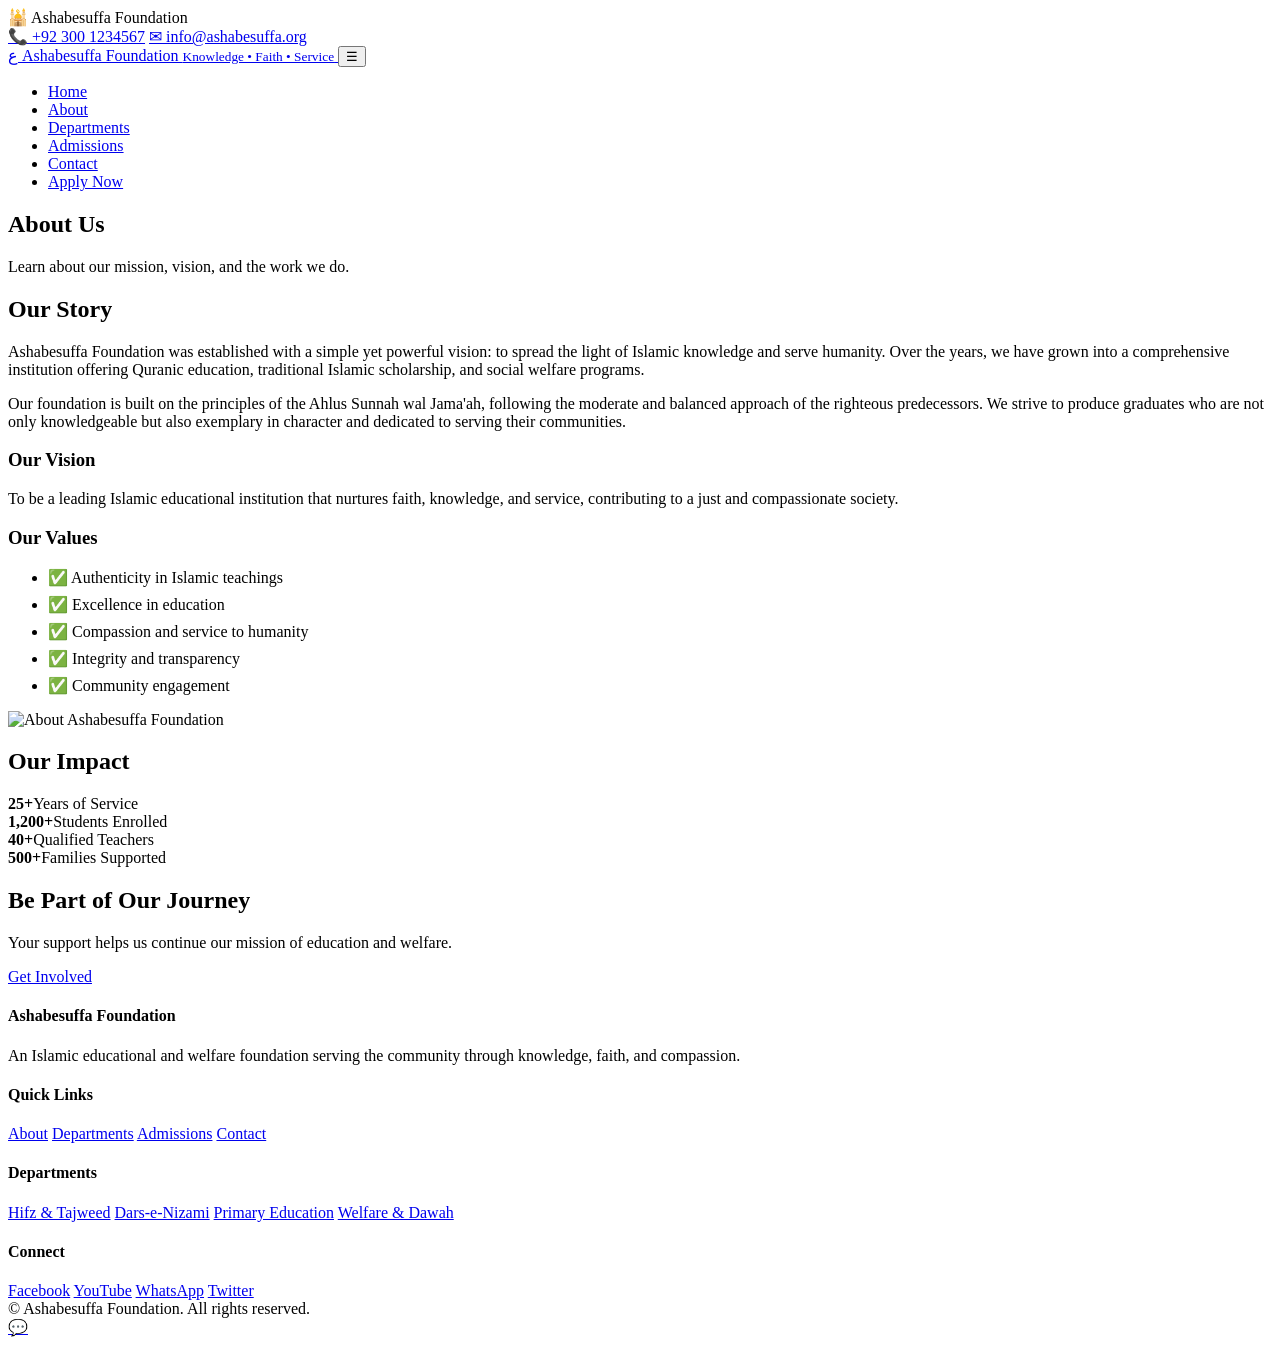
==== about.html @ 0c29ac97 "Create about.html" ====
<!DOCTYPE html>
<html lang="en">
<head>
  <meta charset="UTF-8">
  <meta name="viewport" content="width=device-width, initial-scale=1.0">
  <title>About - Ashabesuffa Foundation</title>
  <meta name="description" content="Learn about Ashabesuffa Foundation's mission, vision, and history.">
  <link rel="stylesheet" href="css/style.css">
</head>
<body>

  <!-- Top Bar -->
  <div class="topbar">
    <div class="container">
      <div class="topbar-left">
        <span>🕌 Ashabesuffa Foundation</span>
      </div>
      <div class="topbar-right">
        <a href="tel:+923001234567">📞 +92 300 1234567</a>
        <a href="mailto:info@ashabesuffa.org">✉ info@ashabesuffa.org</a>
      </div>
    </div>
  </div>

  <!-- Header -->
  <header>
    <div class="container nav">
      <a href="index.html" class="logo">
        <span class="logo-mark">ع</span>
        <span class="logo-text">
          Ashabesuffa Foundation
          <small>Knowledge • Faith • Service</small>
        </span>
      </a>
      <button class="menu-toggle" id="menuToggle" aria-label="Toggle menu">☰</button>
      <ul class="nav-links" id="navLinks">
        <li><a href="index.html">Home</a></li>
        <li><a href="about.html" class="active">About</a></li>
        <li><a href="departments.html">Departments</a></li>
        <li><a href="admissions.html">Admissions</a></li>
        <li><a href="contact.html">Contact</a></li>
        <li><a href="admissions.html" class="btn btn-primary btn-sm">Apply Now</a></li>
      </ul>
    </div>
  </header>

  <main>

    <!-- Page Header -->
    <section class="page-header">
      <div class="container">
        <h1>About Us</h1>
        <p>Learn about our mission, vision, and the work we do.</p>
      </div>
    </section>

    <!-- About Content -->
    <section class="section">
      <div class="container">
        <div class="about-grid">
          <div>
            <h2>Our Story</h2>
            <p>
              Ashabesuffa Foundation was established with a simple yet powerful vision: to spread
              the light of Islamic knowledge and serve humanity. Over the years, we have grown
              into a comprehensive institution offering Quranic education, traditional Islamic
              scholarship, and social welfare programs.
            </p>
            <p>
              Our foundation is built on the principles of the Ahlus Sunnah wal Jama'ah, following
              the moderate and balanced approach of the righteous predecessors. We strive to
              produce graduates who are not only knowledgeable but also exemplary in character
              and dedicated to serving their communities.
            </p>
            <h3 class="mt-3">Our Vision</h3>
            <p>
              To be a leading Islamic educational institution that nurtures faith, knowledge,
              and service, contributing to a just and compassionate society.
            </p>
            <h3 class="mt-3">Our Values</h3>
            <ul style="display:grid;gap:0.5rem;margin-top:0.5rem;">
              <li>✅ Authenticity in Islamic teachings</li>
              <li>✅ Excellence in education</li>
              <li>✅ Compassion and service to humanity</li>
              <li>✅ Integrity and transparency</li>
              <li>✅ Community engagement</li>
            </ul>
          </div>
          <div class="about-img">
            <img src="https://images.unsplash.com/photo-1519817650390-64a93db51149?auto=format&fit=crop&w=1000&q=80" alt="About Ashabesuffa Foundation">
          </div>
        </div>
      </div>
    </section>

    <!-- Stats -->
    <section class="section section-alt">
      <div class="container">
        <div class="section-title">
          <h2>Our Impact</h2>
          <div class="underline"></div>
        </div>
        <div class="grid grid-4">
          <div class="stat"><strong>25+</strong><span>Years of Service</span></div>
          <div class="stat"><strong>1,200+</strong><span>Students Enrolled</span></div>
          <div class="stat"><strong>40+</strong><span>Qualified Teachers</span></div>
          <div class="stat"><strong>500+</strong><span>Families Supported</span></div>
        </div>
      </div>
    </section>

    <!-- Donation CTA -->
    <section class="section">
      <div class="container">
        <div class="donation-cta">
          <h2>Be Part of Our Journey</h2>
          <p>Your support helps us continue our mission of education and welfare.</p>
          <a href="contact.html" class="btn btn-accent">Get Involved</a>
        </div>
      </div>
    </section>

  </main>

  <!-- Footer -->
  <footer>
    <div class="container">
      <div class="footer-grid">
        <div>
          <h4>Ashabesuffa Foundation</h4>
          <p>An Islamic educational and welfare foundation serving the community through knowledge, faith, and compassion.</p>
        </div>
        <div>
          <h4>Quick Links</h4>
          <div class="footer-links">
            <a href="about.html">About</a>
            <a href="departments.html">Departments</a>
            <a href="admissions.html">Admissions</a>
            <a href="contact.html">Contact</a>
          </div>
        </div>
        <div>
          <h4>Departments</h4>
          <div class="footer-links">
            <a href="departments.html">Hifz & Tajweed</a>
            <a href="departments.html">Dars-e-Nizami</a>
            <a href="departments.html">Primary Education</a>
            <a href="departments.html">Welfare & Dawah</a>
          </div>
        </div>
        <div>
          <h4>Connect</h4>
          <div class="footer-links">
            <a href="#">Facebook</a>
            <a href="#">YouTube</a>
            <a href="#">WhatsApp</a>
            <a href="#">Twitter</a>
          </div>
        </div>
      </div>
      <div class="footer-bottom">
        © <span id="year"></span> Ashabesuffa Foundation. All rights reserved.
      </div>
    </div>
  </footer>

  <a class="whatsapp" href="https://wa.me/923001234567" target="_blank" rel="noopener" aria-label="WhatsApp">💬</a>

  <script src="js/main.js"></script>
</body>
</html>
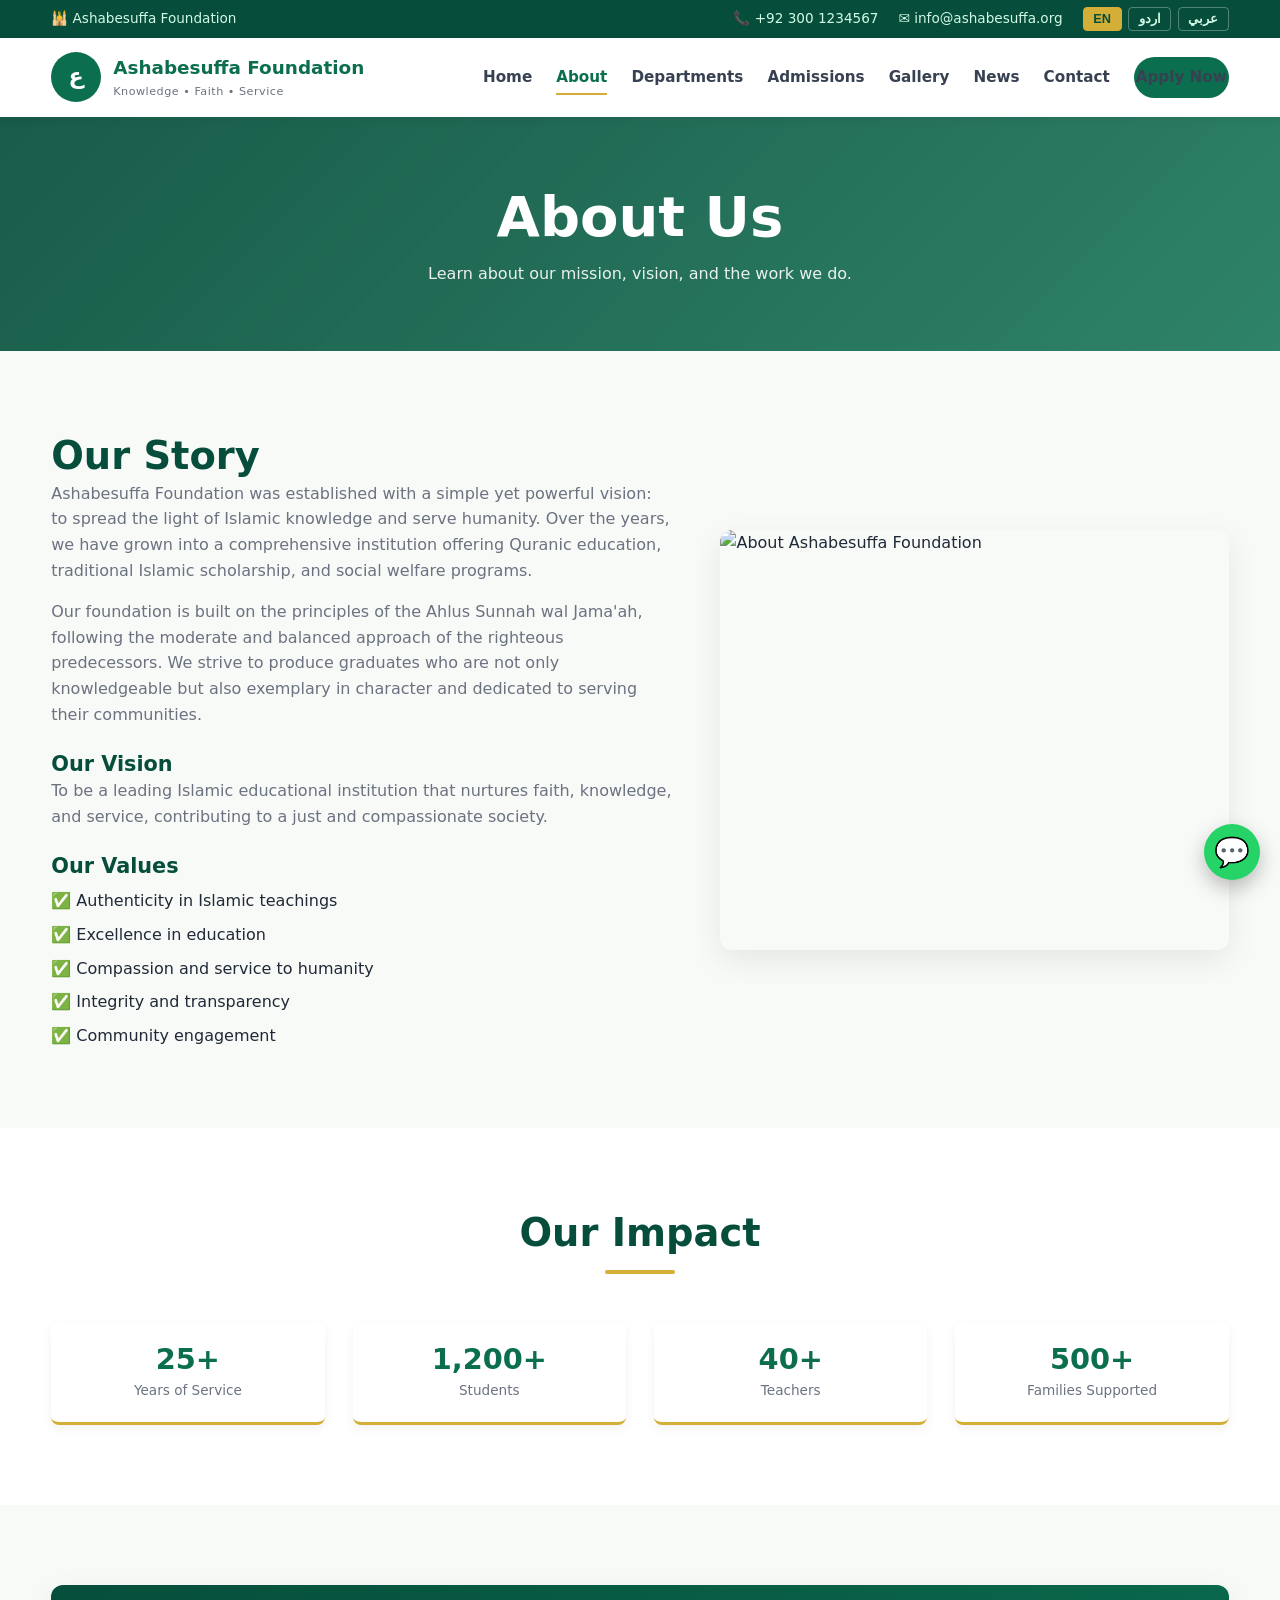
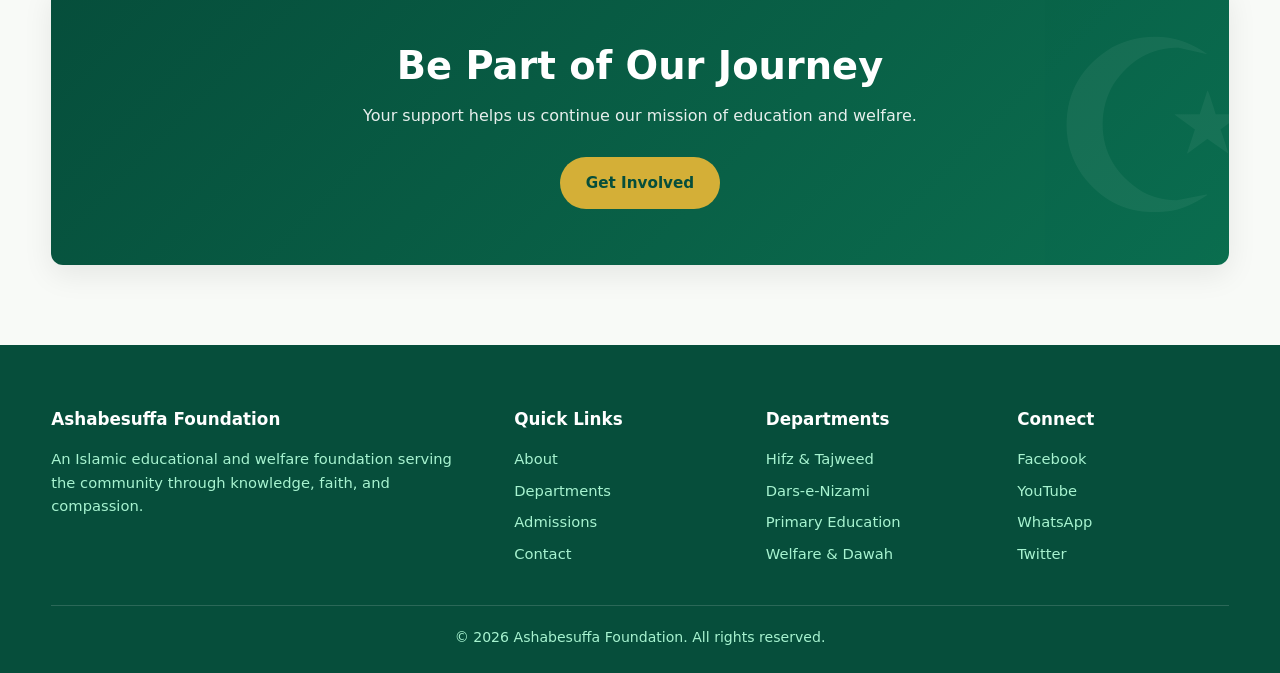
==== commit f17dfd2d: "Update about.html" ====
--- a/about.html
+++ b/about.html
@@ -1,89 +1,82 @@
 <!DOCTYPE html>
-<html lang="en">
+<html lang="en" dir="ltr">
 <head>
   <meta charset="UTF-8">
   <meta name="viewport" content="width=device-width, initial-scale=1.0">
   <title>About - Ashabesuffa Foundation</title>
   <meta name="description" content="Learn about Ashabesuffa Foundation's mission, vision, and history.">
+  <link rel="preconnect" href="https://fonts.googleapis.com">
+  <link rel="preconnect" href="https://fonts.gstatic.com" crossorigin>
+  <link href="https://fonts.googleapis.com/css2?family=Amiri:wght@400;700&family=Noto+Nastaliq+Urdu:wght@400;600;700&display=swap" rel="stylesheet">
   <link rel="stylesheet" href="css/style.css">
 </head>
-<body>
+<body data-title-key="nav.about">
 
-  <!-- Top Bar -->
   <div class="topbar">
     <div class="container">
       <div class="topbar-left">
-        <span>🕌 Ashabesuffa Foundation</span>
+        <span>🕌 <span data-i18n="brand.name">Ashabesuffa Foundation</span></span>
       </div>
       <div class="topbar-right">
         <a href="tel:+923001234567">📞 +92 300 1234567</a>
         <a href="mailto:info@ashabesuffa.org">✉ info@ashabesuffa.org</a>
+        <div class="lang-switcher">
+          <button class="lang-btn active" data-lang="en">EN</button>
+          <button class="lang-btn" data-lang="ur">اردو</button>
+          <button class="lang-btn" data-lang="ar">عربي</button>
+        </div>
       </div>
     </div>
   </div>
 
-  <!-- Header -->
   <header>
     <div class="container nav">
       <a href="index.html" class="logo">
         <span class="logo-mark">ع</span>
         <span class="logo-text">
-          Ashabesuffa Foundation
-          <small>Knowledge • Faith • Service</small>
+          <span data-i18n="brand.name">Ashabesuffa Foundation</span>
+          <small data-i18n="brand.tagline">Knowledge • Faith • Service</small>
         </span>
       </a>
       <button class="menu-toggle" id="menuToggle" aria-label="Toggle menu">☰</button>
       <ul class="nav-links" id="navLinks">
-        <li><a href="index.html">Home</a></li>
-        <li><a href="about.html" class="active">About</a></li>
-        <li><a href="departments.html">Departments</a></li>
-        <li><a href="admissions.html">Admissions</a></li>
-        <li><a href="contact.html">Contact</a></li>
-        <li><a href="admissions.html" class="btn btn-primary btn-sm">Apply Now</a></li>
+        <li><a href="index.html" data-i18n="nav.home">Home</a></li>
+        <li><a href="about.html" class="active" data-i18n="nav.about">About</a></li>
+        <li><a href="departments.html" data-i18n="nav.departments">Departments</a></li>
+        <li><a href="admissions.html" data-i18n="nav.admissions">Admissions</a></li>
+        <li><a href="gallery.html" data-i18n="nav.gallery">Gallery</a></li>
+        <li><a href="news.html" data-i18n="nav.news">News</a></li>
+        <li><a href="contact.html" data-i18n="nav.contact">Contact</a></li>
+        <li><a href="admissions.html" class="btn btn-primary btn-sm" data-i18n="nav.apply">Apply Now</a></li>
       </ul>
     </div>
   </header>
 
   <main>
 
-    <!-- Page Header -->
     <section class="page-header">
       <div class="container">
-        <h1>About Us</h1>
-        <p>Learn about our mission, vision, and the work we do.</p>
+        <h1 data-i18n="page.about.title">About Us</h1>
+        <p data-i18n="page.about.subtitle">Learn about our mission, vision, and the work we do.</p>
       </div>
     </section>
 
-    <!-- About Content -->
     <section class="section">
       <div class="container">
         <div class="about-grid">
           <div>
-            <h2>Our Story</h2>
-            <p>
-              Ashabesuffa Foundation was established with a simple yet powerful vision: to spread
-              the light of Islamic knowledge and serve humanity. Over the years, we have grown
-              into a comprehensive institution offering Quranic education, traditional Islamic
-              scholarship, and social welfare programs.
-            </p>
-            <p>
-              Our foundation is built on the principles of the Ahlus Sunnah wal Jama'ah, following
-              the moderate and balanced approach of the righteous predecessors. We strive to
-              produce graduates who are not only knowledgeable but also exemplary in character
-              and dedicated to serving their communities.
-            </p>
-            <h3 class="mt-3">Our Vision</h3>
-            <p>
-              To be a leading Islamic educational institution that nurtures faith, knowledge,
-              and service, contributing to a just and compassionate society.
-            </p>
-            <h3 class="mt-3">Our Values</h3>
+            <h2 data-i18n="about.story">Our Story</h2>
+            <p data-i18n="about.story.text">Ashabesuffa Foundation was established with a simple yet powerful vision...</p>
+            <p data-i18n="about.story.text2">Our foundation is built on the principles of the Ahlus Sunnah wal Jama'ah...</p>
+            <h3 class="mt-3" data-i18n="about.vision">Our Vision</h3>
+            <p data-i18n="about.vision.text">To be a leading Islamic educational institution that nurtures faith, knowledge, and service...</p>
+            <h3 class="mt-3" data-i18n="about.values">Our Values</h3>
             <ul style="display:grid;gap:0.5rem;margin-top:0.5rem;">
-              <li>✅ Authenticity in Islamic teachings</li>
-              <li>✅ Excellence in education</li>
-              <li>✅ Compassion and service to humanity</li>
-              <li>✅ Integrity and transparency</li>
-              <li>✅ Community engagement</li>
+              <li>✅ <span data-i18n="about.value1">Authenticity in Islamic teachings</span></li>
+              <li>✅ <span data-i18n="about.value2">Excellence in education</span></li>
+              <li>✅ <span data-i18n="about.value3">Compassion and service to humanity</span></li>
+              <li>✅ <span data-i18n="about.value4">Integrity and transparency</span></li>
+              <li>✅ <span data-i18n="about.value5">Community engagement</span></li>
             </ul>
           </div>
           <div class="about-img">
@@ -93,63 +86,60 @@
       </div>
     </section>
 
-    <!-- Stats -->
     <section class="section section-alt">
       <div class="container">
         <div class="section-title">
-          <h2>Our Impact</h2>
+          <h2 data-i18n="about.impact">Our Impact</h2>
           <div class="underline"></div>
         </div>
         <div class="grid grid-4">
-          <div class="stat"><strong>25+</strong><span>Years of Service</span></div>
-          <div class="stat"><strong>1,200+</strong><span>Students Enrolled</span></div>
-          <div class="stat"><strong>40+</strong><span>Qualified Teachers</span></div>
-          <div class="stat"><strong>500+</strong><span>Families Supported</span></div>
+          <div class="stat"><strong>25+</strong><span data-i18n="stats.years">Years of Service</span></div>
+          <div class="stat"><strong>1,200+</strong><span data-i18n="stats.students">Students Enrolled</span></div>
+          <div class="stat"><strong>40+</strong><span data-i18n="stats.teachers">Qualified Teachers</span></div>
+          <div class="stat"><strong>500+</strong><span data-i18n="stats.families">Families Supported</span></div>
         </div>
       </div>
     </section>
 
-    <!-- Donation CTA -->
     <section class="section">
       <div class="container">
         <div class="donation-cta">
-          <h2>Be Part of Our Journey</h2>
-          <p>Your support helps us continue our mission of education and welfare.</p>
-          <a href="contact.html" class="btn btn-accent">Get Involved</a>
+          <h2 data-i18n="about.cta.title">Be Part of Our Journey</h2>
+          <p data-i18n="about.cta.subtitle">Your support helps us continue our mission of education and welfare.</p>
+          <a href="contact.html" class="btn btn-accent" data-i18n="about.cta.btn">Get Involved</a>
         </div>
       </div>
     </section>
 
   </main>
 
-  <!-- Footer -->
   <footer>
     <div class="container">
       <div class="footer-grid">
         <div>
-          <h4>Ashabesuffa Foundation</h4>
-          <p>An Islamic educational and welfare foundation serving the community through knowledge, faith, and compassion.</p>
+          <h4 data-i18n="brand.name">Ashabesuffa Foundation</h4>
+          <p data-i18n="footer.about">An Islamic educational and welfare foundation serving the community through knowledge, faith, and compassion.</p>
         </div>
         <div>
-          <h4>Quick Links</h4>
+          <h4 data-i18n="footer.quicklinks">Quick Links</h4>
           <div class="footer-links">
-            <a href="about.html">About</a>
-            <a href="departments.html">Departments</a>
-            <a href="admissions.html">Admissions</a>
-            <a href="contact.html">Contact</a>
+            <a href="about.html" data-i18n="nav.about">About</a>
+            <a href="departments.html" data-i18n="nav.departments">Departments</a>
+            <a href="admissions.html" data-i18n="nav.admissions">Admissions</a>
+            <a href="contact.html" data-i18n="nav.contact">Contact</a>
           </div>
         </div>
         <div>
-          <h4>Departments</h4>
+          <h4 data-i18n="footer.departments">Departments</h4>
           <div class="footer-links">
-            <a href="departments.html">Hifz & Tajweed</a>
-            <a href="departments.html">Dars-e-Nizami</a>
-            <a href="departments.html">Primary Education</a>
-            <a href="departments.html">Welfare & Dawah</a>
+            <a href="departments.html" data-i18n="dept.hifz">Hifz & Tajweed</a>
+            <a href="departments.html" data-i18n="dept.dars">Dars-e-Nizami</a>
+            <a href="departments.html" data-i18n="dept.primary">Primary Education</a>
+            <a href="departments.html" data-i18n="dept.welfare">Welfare & Dawah</a>
           </div>
         </div>
         <div>
-          <h4>Connect</h4>
+          <h4 data-i18n="footer.connect">Connect</h4>
           <div class="footer-links">
             <a href="#">Facebook</a>
             <a href="#">YouTube</a>
@@ -159,13 +149,15 @@
         </div>
       </div>
       <div class="footer-bottom">
-        © <span id="year"></span> Ashabesuffa Foundation. All rights reserved.
+        © <span id="year"></span> <span data-i18n="brand.name">Ashabesuffa Foundation</span>. <span data-i18n="footer.rights">All rights reserved.</span>
       </div>
     </div>
   </footer>
 
   <a class="whatsapp" href="https://wa.me/923001234567" target="_blank" rel="noopener" aria-label="WhatsApp">💬</a>
+  <button class="back-to-top" id="backToTop" aria-label="Back to top">↑</button>
 
+  <script src="js/translations.js"></script>
   <script src="js/main.js"></script>
 </body>
 </html>
--- a/css/style.css
+++ b/css/style.css
@@ -0,0 +1,927 @@
+/* ============================================================
+   Ashabesuffa Foundation - Complete Stylesheet
+   Supports LTR (English) + RTL (Urdu, Arabic)
+   ============================================================ */
+
+:root {
+  --primary: #0b6e4f;
+  --primary-dark: #064e3b;
+  --primary-light: #e6f4ef;
+  --accent: #d4af37;
+  --accent-dark: #b8941f;
+  --bg: #f8faf7;
+  --text: #1f2937;
+  --muted: #6b7280;
+  --white: #ffffff;
+  --border: #e5e7eb;
+  --radius: 12px;
+  --radius-sm: 8px;
+  --shadow: 0 10px 30px rgba(0, 0, 0, 0.08);
+  --shadow-sm: 0 4px 12px rgba(0, 0, 0, 0.05);
+  --transition: 0.25s ease;
+  --font-en: system-ui, -apple-system, "Segoe UI", Roboto, Arial, sans-serif;
+  --font-ur: "Noto Nastaliq Urdu", "Jameel Noori Nastaleeq", serif;
+  --font-ar: "Amiri", "Scheherazade New", "Traditional Arabic", serif;
+}
+
+* {
+  box-sizing: border-box;
+  margin: 0;
+  padding: 0;
+}
+
+html {
+  scroll-behavior: smooth;
+}
+
+body {
+  font-family: var(--font-en);
+  line-height: 1.6;
+  color: var(--text);
+  background: var(--bg);
+  font-size: 16px;
+  transition: var(--transition);
+}
+
+body.lang-ur {
+  font-family: var(--font-ur);
+  direction: rtl;
+  text-align: right;
+  line-height: 2;
+}
+
+body.lang-ar {
+  font-family: var(--font-ar);
+  direction: rtl;
+  text-align: right;
+  line-height: 1.9;
+}
+
+a {
+  text-decoration: none;
+  color: inherit;
+  transition: var(--transition);
+}
+
+img {
+  max-width: 100%;
+  display: block;
+}
+
+ul {
+  list-style: none;
+}
+
+.container {
+  width: min(1200px, 92%);
+  margin-inline: auto;
+}
+
+/* ---------- Typography ---------- */
+h1, h2, h3, h4, h5 {
+  line-height: 1.3;
+  color: var(--primary-dark);
+  font-weight: 700;
+}
+
+body.lang-ur h1,
+body.lang-ur h2,
+body.lang-ur h3,
+body.lang-ur h4 {
+  line-height: 1.9;
+}
+
+h1 { font-size: clamp(2rem, 5vw, 3.5rem); }
+h2 { font-size: clamp(1.7rem, 3.5vw, 2.4rem); }
+h3 { font-size: 1.3rem; }
+h4 { font-size: 1.1rem; }
+
+p {
+  color: var(--muted);
+  margin-bottom: 1rem;
+}
+
+/* ---------- Buttons ---------- */
+.btn {
+  display: inline-block;
+  padding: 0.75rem 1.5rem;
+  border-radius: 999px;
+  font-weight: 700;
+  border: 2px solid transparent;
+  cursor: pointer;
+  transition: var(--transition);
+  font-size: 0.95rem;
+  text-align: center;
+}
+
+.btn-primary {
+  background: var(--primary);
+  color: var(--white);
+}
+
+.btn-primary:hover {
+  background: var(--primary-dark);
+  transform: translateY(-2px);
+  box-shadow: 0 8px 20px rgba(11, 110, 79, 0.3);
+}
+
+.btn-outline {
+  border-color: var(--primary);
+  color: var(--primary);
+  background: transparent;
+}
+
+.btn-outline:hover {
+  background: var(--primary);
+  color: var(--white);
+}
+
+.btn-accent {
+  background: var(--accent);
+  color: var(--primary-dark);
+}
+
+.btn-accent:hover {
+  background: var(--accent-dark);
+  transform: translateY(-2px);
+}
+
+.btn-white {
+  background: var(--white);
+  color: var(--primary);
+}
+
+.btn-white:hover {
+  background: #f0fdf4;
+  transform: translateY(-2px);
+}
+
+.btn-sm {
+  padding: 0.5rem 1rem;
+  font-size: 0.85rem;
+}
+
+/* ---------- Top Bar ---------- */
+.topbar {
+  background: var(--primary-dark);
+  color: #d1fae5;
+  font-size: 0.85rem;
+  padding: 0.45rem 0;
+}
+
+.topbar .container {
+  display: flex;
+  justify-content: space-between;
+  gap: 1rem;
+  flex-wrap: wrap;
+  align-items: center;
+}
+
+.topbar a {
+  color: #d1fae5;
+}
+
+.topbar a:hover {
+  color: var(--white);
+}
+
+.topbar-left,
+.topbar-right {
+  display: flex;
+  gap: 1.25rem;
+  align-items: center;
+  flex-wrap: wrap;
+}
+
+/* ---------- Language Switcher ---------- */
+.lang-switcher {
+  display: flex;
+  gap: 0.4rem;
+  align-items: center;
+}
+
+.lang-btn {
+  background: transparent;
+  border: 1px solid rgba(255, 255, 255, 0.3);
+  color: #d1fae5;
+  padding: 0.2rem 0.6rem;
+  border-radius: 4px;
+  cursor: pointer;
+  font-size: 0.8rem;
+  font-weight: 600;
+  transition: var(--transition);
+}
+
+.lang-btn:hover,
+.lang-btn.active {
+  background: var(--accent);
+  color: var(--primary-dark);
+  border-color: var(--accent);
+}
+
+/* ---------- Header / Navigation ---------- */
+header {
+  background: var(--white);
+  box-shadow: 0 2px 12px rgba(0, 0, 0, 0.06);
+  position: sticky;
+  top: 0;
+  z-index: 1000;
+}
+
+.nav {
+  display: flex;
+  align-items: center;
+  justify-content: space-between;
+  padding: 0.9rem 0;
+  gap: 1rem;
+}
+
+.logo {
+  display: flex;
+  align-items: center;
+  gap: 0.75rem;
+  font-weight: 800;
+  color: var(--primary);
+  font-size: 1.15rem;
+  flex-shrink: 0;
+}
+
+.logo-mark {
+  width: 50px;
+  height: 50px;
+  border-radius: 50%;
+  background: var(--primary);
+  color: var(--white);
+  display: grid;
+  place-items: center;
+  font-size: 1.4rem;
+  font-weight: 700;
+  flex-shrink: 0;
+}
+
+.logo-text small {
+  display: block;
+  font-size: 0.7rem;
+  font-weight: 500;
+  color: var(--muted);
+  letter-spacing: 0.5px;
+}
+
+body.lang-ur .logo-text small,
+body.lang-ar .logo-text small {
+  letter-spacing: 0;
+}
+
+.nav-links {
+  display: flex;
+  gap: 1.5rem;
+  align-items: center;
+}
+
+.nav-links a {
+  font-weight: 600;
+  color: #374151;
+  padding: 0.4rem 0;
+  border-bottom: 2px solid transparent;
+  font-size: 0.95rem;
+}
+
+.nav-links a:hover,
+.nav-links a.active {
+  color: var(--primary);
+  border-color: var(--accent);
+}
+
+.menu-toggle {
+  display: none;
+  background: none;
+  border: 0;
+  font-size: 1.7rem;
+  cursor: pointer;
+  color: var(--primary);
+  padding: 0.25rem;
+}
+
+/* ---------- Hero ---------- */
+.hero {
+  background:
+    linear-gradient(135deg, rgba(6, 78, 59, 0.93), rgba(11, 110, 79, 0.85)),
+    url("https://images.unsplash.com/photo-1585032226651-759b368d7246?auto=format&fit=crop&w=1600&q=80")
+    center/cover no-repeat;
+  color: var(--white);
+  padding: 7rem 0;
+  text-align: center;
+}
+
+.hero h1 {
+  color: var(--white);
+  margin-bottom: 1rem;
+}
+
+.hero p {
+  color: rgba(255, 255, 255, 0.92);
+  max-width: 800px;
+  margin: 0 auto 2rem;
+  font-size: 1.15rem;
+}
+
+.hero-actions {
+  display: flex;
+  gap: 1rem;
+  justify-content: center;
+  flex-wrap: wrap;
+}
+
+/* ---------- Page Header (inner pages) ---------- */
+.page-header {
+  background:
+    linear-gradient(135deg, rgba(6, 78, 59, 0.92), rgba(11, 110, 79, 0.85)),
+    url("https://images.unsplash.com/photo-1564769662533-4f00a87b4056?auto=format&fit=crop&w=1600&q=80")
+    center/cover no-repeat;
+  color: var(--white);
+  padding: 4rem 0;
+  text-align: center;
+}
+
+.page-header h1 {
+  color: var(--white);
+  margin-bottom: 0.5rem;
+}
+
+.page-header p {
+  color: rgba(255, 255, 255, 0.9);
+  max-width: 700px;
+  margin: 0 auto;
+}
+
+/* ---------- Sections ---------- */
+.section {
+  padding: 5rem 0;
+}
+
+.section-alt {
+  background: var(--white);
+}
+
+.section-title {
+  text-align: center;
+  margin-bottom: 3rem;
+}
+
+.section-title h2 {
+  margin-bottom: 0.5rem;
+}
+
+.section-title p {
+  max-width: 700px;
+  margin: 0 auto;
+}
+
+.section-title .underline {
+  width: 70px;
+  height: 4px;
+  background: var(--accent);
+  margin: 0.75rem auto 0;
+  border-radius: 2px;
+}
+
+/* ---------- Grid ---------- */
+.grid {
+  display: grid;
+  gap: 1.75rem;
+}
+
+.grid-2 { grid-template-columns: repeat(2, 1fr); }
+.grid-3 { grid-template-columns: repeat(3, 1fr); }
+.grid-4 { grid-template-columns: repeat(4, 1fr); }
+
+/* ---------- Cards ---------- */
+.card {
+  background: var(--white);
+  border-radius: var(--radius);
+  padding: 2rem;
+  box-shadow: var(--shadow-sm);
+  border-top: 4px solid var(--accent);
+  transition: var(--transition);
+  height: 100%;
+  display: flex;
+  flex-direction: column;
+}
+
+.card:hover {
+  transform: translateY(-6px);
+  box-shadow: var(--shadow);
+}
+
+.card h3 {
+  color: var(--primary);
+  margin-bottom: 0.75rem;
+}
+
+.card p {
+  font-size: 0.95rem;
+  margin-bottom: 0;
+}
+
+.card-icon {
+  width: 60px;
+  height: 60px;
+  border-radius: 50%;
+  background: var(--primary-light);
+  color: var(--primary);
+  display: grid;
+  place-items: center;
+  font-size: 1.6rem;
+  margin-bottom: 1rem;
+  flex-shrink: 0;
+}
+
+/* ---------- About ---------- */
+.about-grid {
+  display: grid;
+  grid-template-columns: 1.1fr 0.9fr;
+  gap: 3rem;
+  align-items: center;
+}
+
+.about-img {
+  border-radius: var(--radius);
+  overflow: hidden;
+  box-shadow: var(--shadow);
+}
+
+.about-img img {
+  width: 100%;
+  height: 420px;
+  object-fit: cover;
+}
+
+.stats {
+  display: grid;
+  grid-template-columns: repeat(3, 1fr);
+  gap: 1rem;
+  margin-top: 1.75rem;
+}
+
+.stat {
+  background: var(--white);
+  padding: 1.25rem 1rem;
+  border-radius: var(--radius-sm);
+  text-align: center;
+  box-shadow: var(--shadow-sm);
+  border-bottom: 3px solid var(--accent);
+}
+
+.stat strong {
+  display: block;
+  font-size: 1.8rem;
+  color: var(--primary);
+  line-height: 1.2;
+}
+
+.stat span {
+  font-size: 0.85rem;
+  color: var(--muted);
+}
+
+/* ---------- Admission List ---------- */
+.admission-list {
+  display: grid;
+  gap: 1rem;
+}
+
+.admission-list li {
+  background: var(--white);
+  padding: 1.25rem 1.5rem;
+  border-inline-start: 5px solid var(--primary);
+  border-radius: var(--radius-sm);
+  box-shadow: var(--shadow-sm);
+  display: flex;
+  justify-content: space-between;
+  align-items: center;
+  flex-wrap: wrap;
+  gap: 0.5rem;
+}
+
+.admission-list li strong {
+  color: var(--primary-dark);
+}
+
+.admission-list li span {
+  color: var(--muted);
+  font-weight: 600;
+}
+
+/* ---------- News ---------- */
+.news-grid .card {
+  border-top-color: var(--primary);
+}
+
+.news-date {
+  font-size: 0.78rem;
+  color: var(--accent-dark);
+  font-weight: 700;
+  text-transform: uppercase;
+  letter-spacing: 0.5px;
+  margin-bottom: 0.35rem;
+}
+
+body.lang-ur .news-date,
+body.lang-ar .news-date {
+  letter-spacing: 0;
+  text-transform: none;
+}
+
+/* ---------- Gallery ---------- */
+.gallery-grid {
+  display: grid;
+  grid-template-columns: repeat(4, 1fr);
+  gap: 1rem;
+}
+
+.gallery-item {
+  border-radius: var(--radius-sm);
+  overflow: hidden;
+  height: 220px;
+  box-shadow: var(--shadow-sm);
+  transition: var(--transition);
+  position: relative;
+}
+
+.gallery-item:hover {
+  transform: scale(1.03);
+  box-shadow: var(--shadow);
+}
+
+.gallery-item img {
+  width: 100%;
+  height: 100%;
+  object-fit: cover;
+}
+
+.gallery-item .overlay {
+  position: absolute;
+  inset: 0;
+  background: linear-gradient(to top, rgba(6, 78, 59, 0.8), transparent);
+  display: flex;
+  align-items: flex-end;
+  padding: 1rem;
+  color: #fff;
+  font-weight: 700;
+  opacity: 0;
+  transition: var(--transition);
+}
+
+.gallery-item:hover .overlay {
+  opacity: 1;
+}
+
+/* ---------- Donation CTA ---------- */
+.donation-cta {
+  background: linear-gradient(135deg, var(--primary-dark), var(--primary));
+  color: var(--white);
+  border-radius: var(--radius);
+  padding: 3.5rem 2rem;
+  text-align: center;
+  box-shadow: var(--shadow);
+  position: relative;
+  overflow: hidden;
+}
+
+.donation-cta::before {
+  content: "☪";
+  position: absolute;
+  font-size: 15rem;
+  opacity: 0.05;
+  top: -3rem;
+  inset-inline-end: -2rem;
+  color: #fff;
+}
+
+.donation-cta h2 {
+  color: var(--white);
+  margin-bottom: 0.75rem;
+}
+
+.donation-cta p {
+  color: rgba(255, 255, 255, 0.9);
+  max-width: 650px;
+  margin: 0 auto 1.75rem;
+}
+
+/* ---------- Forms ---------- */
+form {
+  background: var(--white);
+  padding: 2rem;
+  border-radius: var(--radius);
+  box-shadow: var(--shadow);
+  display: grid;
+  gap: 1rem;
+}
+
+.form-group {
+  display: grid;
+  gap: 0.35rem;
+}
+
+.form-group label {
+  font-weight: 600;
+  font-size: 0.9rem;
+  color: var(--primary-dark);
+}
+
+input,
+textarea,
+select {
+  width: 100%;
+  padding: 0.85rem 1rem;
+  border: 1px solid var(--border);
+  border-radius: var(--radius-sm);
+  font: inherit;
+  background: #fafafa;
+  transition: var(--transition);
+}
+
+body.lang-ur input,
+body.lang-ur textarea,
+body.lang-ur select,
+body.lang-ar input,
+body.lang-ar textarea,
+body.lang-ar select {
+  text-align: right;
+}
+
+input:focus,
+textarea:focus,
+select:focus {
+  outline: none;
+  border-color: var(--primary);
+  background: var(--white);
+  box-shadow: 0 0 0 3px rgba(11, 110, 79, 0.12);
+}
+
+textarea {
+  resize: vertical;
+  min-height: 130px;
+}
+
+/* ---------- Contact Info ---------- */
+.contact-info {
+  display: grid;
+  gap: 1.25rem;
+}
+
+.contact-item {
+  display: flex;
+  gap: 1rem;
+  align-items: flex-start;
+  background: var(--white);
+  padding: 1.25rem;
+  border-radius: var(--radius-sm);
+  box-shadow: var(--shadow-sm);
+}
+
+.contact-item .icon {
+  font-size: 1.5rem;
+  color: var(--primary);
+  flex-shrink: 0;
+  width: 44px;
+  height: 44px;
+  display: grid;
+  place-items: center;
+  background: var(--primary-light);
+  border-radius: 50%;
+}
+
+.contact-item h4 {
+  margin-bottom: 0.2rem;
+  color: var(--primary-dark);
+}
+
+.contact-item p {
+  margin-bottom: 0;
+  font-size: 0.95rem;
+}
+
+.map-container {
+  border-radius: var(--radius);
+  overflow: hidden;
+  box-shadow: var(--shadow-sm);
+  margin-top: 1.5rem;
+  height: 320px;
+  background: var(--primary-light);
+  display: grid;
+  place-items: center;
+  color: var(--muted);
+  font-size: 0.95rem;
+}
+
+/* ---------- Footer ---------- */
+footer {
+  background: var(--primary-dark);
+  color: #d1fae5;
+  padding: 4rem 0 1.5rem;
+}
+
+.footer-grid {
+  display: grid;
+  grid-template-columns: 2fr 1fr 1fr 1fr;
+  gap: 2.5rem;
+}
+
+footer h4 {
+  color: var(--white);
+  margin-bottom: 1rem;
+  font-size: 1.05rem;
+}
+
+footer p {
+  color: #a7f3d0;
+  font-size: 0.92rem;
+  margin-bottom: 0.5rem;
+}
+
+footer a {
+  color: #a7f3d0;
+  font-size: 0.92rem;
+}
+
+footer a:hover {
+  color: var(--white);
+}
+
+.footer-links {
+  display: grid;
+  gap: 0.5rem;
+}
+
+.footer-bottom {
+  border-top: 1px solid rgba(255, 255, 255, 0.15);
+  margin-top: 2.5rem;
+  padding-top: 1.25rem;
+  text-align: center;
+  font-size: 0.88rem;
+  color: #a7f3d0;
+}
+
+/* ---------- WhatsApp Button ---------- */
+.whatsapp {
+  position: fixed;
+  inset-inline-end: 20px;
+  bottom: 20px;
+  background: #25d366;
+  color: var(--white);
+  width: 56px;
+  height: 56px;
+  border-radius: 50%;
+  display: grid;
+  place-items: center;
+  font-size: 1.8rem;
+  box-shadow: 0 8px 20px rgba(0, 0, 0, 0.25);
+  z-index: 1001;
+  transition: var(--transition);
+}
+
+.whatsapp:hover {
+  transform: scale(1.1);
+  background: #1ebe5d;
+}
+
+/* ---------- Back to Top ---------- */
+.back-to-top {
+  position: fixed;
+  inset-inline-end: 20px;
+  bottom: 90px;
+  background: var(--primary);
+  color: #fff;
+  width: 46px;
+  height: 46px;
+  border-radius: 50%;
+  display: grid;
+  place-items: center;
+  font-size: 1.3rem;
+  box-shadow: 0 8px 20px rgba(0, 0, 0, 0.2);
+  z-index: 1001;
+  cursor: pointer;
+  border: none;
+  opacity: 0;
+  visibility: hidden;
+  transition: var(--transition);
+}
+
+.back-to-top.visible {
+  opacity: 1;
+  visibility: visible;
+}
+
+.back-to-top:hover {
+  background: var(--primary-dark);
+}
+
+/* ---------- Utility ---------- */
+.text-center { text-align: center; }
+.mt-1 { margin-top: 0.5rem; }
+.mt-2 { margin-top: 1rem; }
+.mt-3 { margin-top: 1.5rem; }
+.mt-4 { margin-top: 2rem; }
+.mb-1 { margin-bottom: 0.5rem; }
+.mb-2 { margin-bottom: 1rem; }
+.mb-3 { margin-bottom: 1.5rem; }
+.mb-4 { margin-bottom: 2rem; }
+
+/* ---------- Responsive ---------- */
+@media (max-width: 1024px) {
+  .grid-4 { grid-template-columns: repeat(2, 1fr); }
+  .footer-grid { grid-template-columns: 1fr 1fr; }
+  .gallery-grid { grid-template-columns: repeat(3, 1fr); }
+}
+
+@media (max-width: 768px) {
+  .nav-links {
+    position: absolute;
+    top: 100%;
+    inset-inline-start: 0;
+    inset-inline-end: 0;
+    background: var(--white);
+    flex-direction: column;
+    padding: 1.5rem;
+    display: none;
+    box-shadow: 0 15px 30px rgba(0, 0, 0, 0.1);
+    gap: 1rem;
+    align-items: flex-start;
+  }
+
+  .nav-links.active {
+    display: flex;
+  }
+
+  .menu-toggle {
+    display: block;
+  }
+
+  .grid-3,
+  .grid-2,
+  .about-grid,
+  .contact-grid {
+    grid-template-columns: 1fr;
+  }
+
+  .grid-4 {
+    grid-template-columns: 1fr 1fr;
+  }
+
+  .gallery-grid {
+    grid-template-columns: repeat(2, 1fr);
+  }
+
+  .hero {
+    padding: 4.5rem 0;
+  }
+
+  .section {
+    padding: 3rem 0;
+  }
+
+  .topbar .container {
+    justify-content: center;
+    text-align: center;
+  }
+
+  .topbar-left,
+  .topbar-right {
+    justify-content: center;
+  }
+
+  .footer-grid {
+    grid-template-columns: 1fr;
+    gap: 2rem;
+  }
+
+  .admission-list li {
+    flex-direction: column;
+    align-items: flex-start;
+  }
+
+  .stats {
+    grid-template-columns: repeat(3, 1fr);
+  }
+}
+
+@media (max-width: 480px) {
+  .grid-4,
+  .gallery-grid {
+    grid-template-columns: 1fr;
+  }
+
+  .stats {
+    grid-template-columns: 1fr;
+  }
+
+  .hero-actions {
+    flex-direction: column;
+  }
+
+  .btn {
+    width: 100%;
+  }
+}
